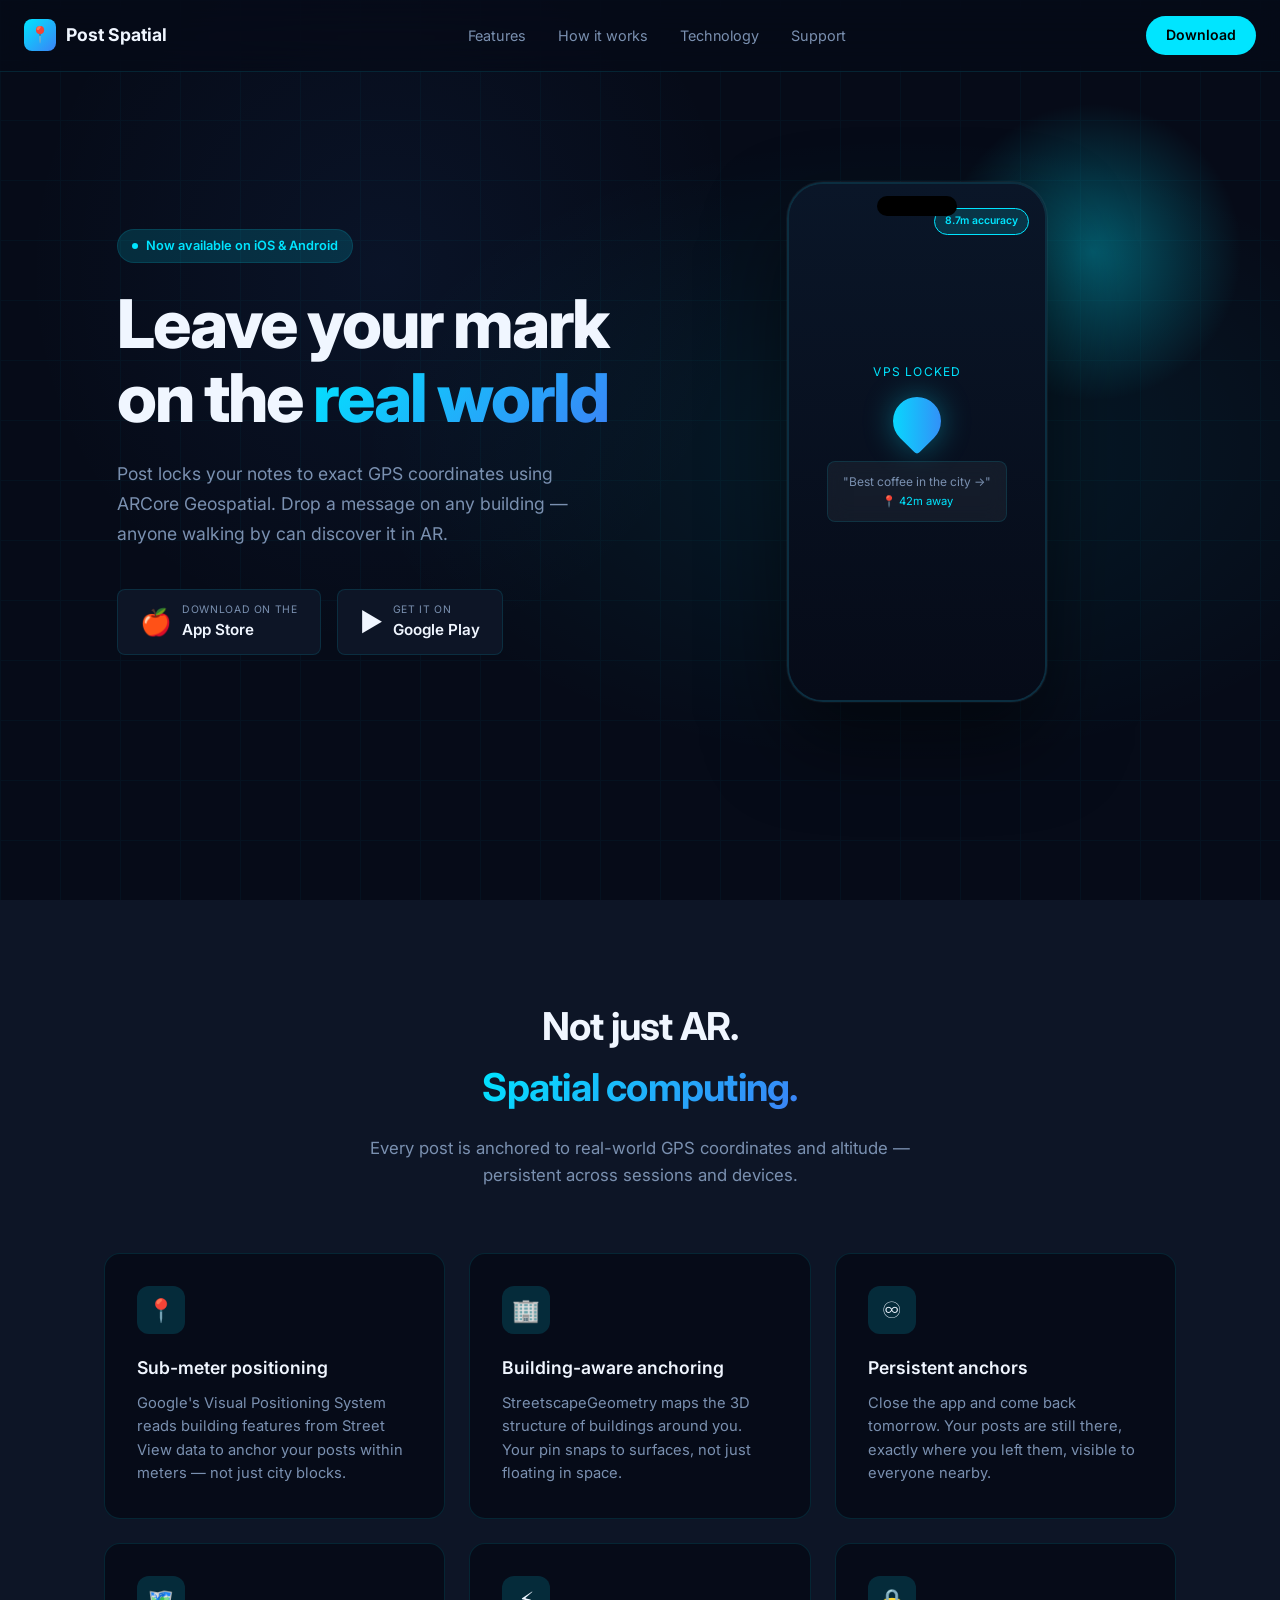
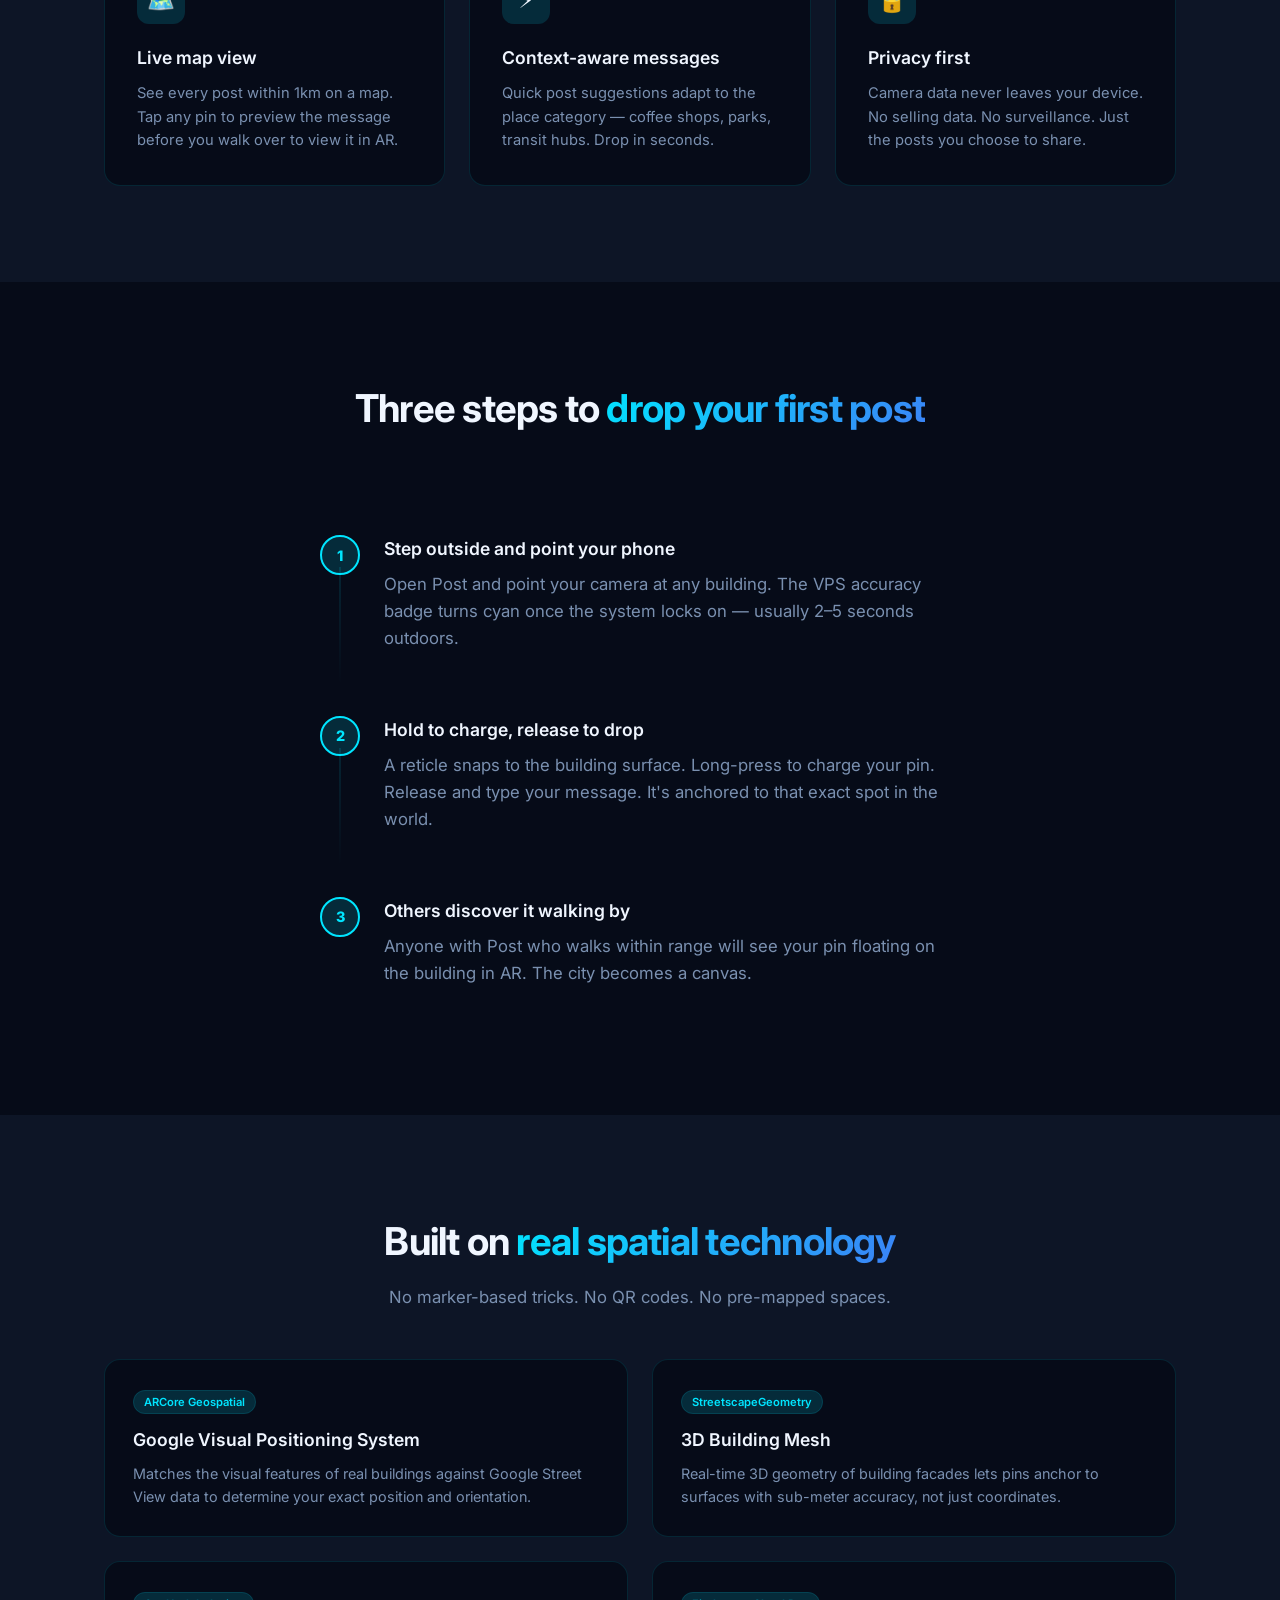
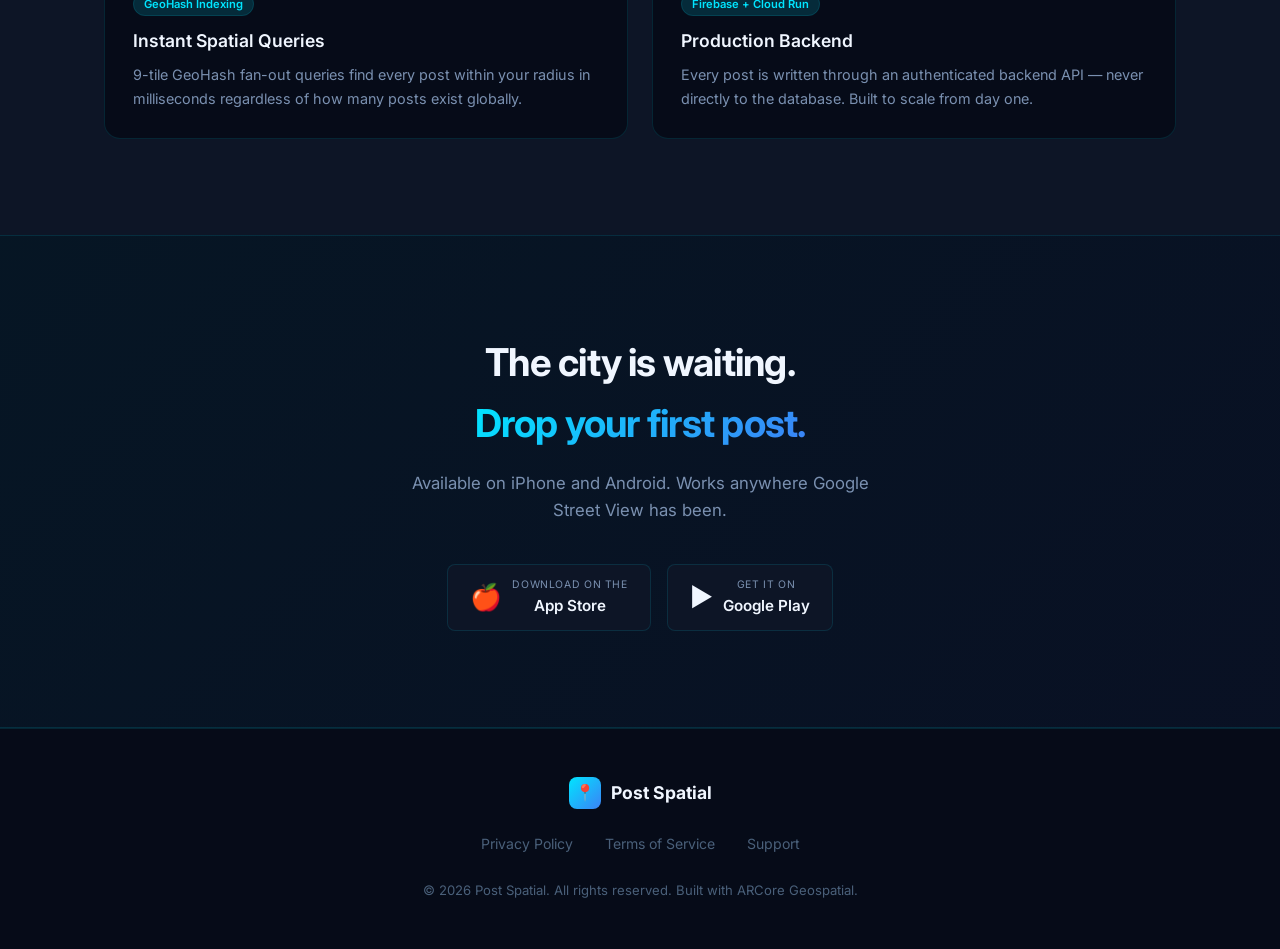
==== website/index.html @ 949eff58 "feat: add Firebase Hosting with landing page, privacy, terms & support website/: - index.html: Premi" ====
<!DOCTYPE html>
<html lang="en">
<head>
  <meta charset="UTF-8" />
  <meta name="viewport" content="width=device-width, initial-scale=1.0" />
  <title>Post Spatial — Leave Your Mark on the Real World</title>
  <meta name="description" content="Drop AR notes onto real buildings. Post uses Google's Visual Positioning System to anchor your messages to exact GPS coordinates — discovered by anyone walking by." />
  <meta property="og:title" content="Post Spatial — Leave Your Mark on the Real World" />
  <meta property="og:description" content="Drop AR notes onto real buildings. Discovered by anyone walking by." />
  <meta property="og:image" content="https://dbomar-post-mvp.web.app/assets/og-image.png" />
  <meta name="twitter:card" content="summary_large_image" />
  <link rel="icon" href="data:image/svg+xml,<svg xmlns='http://www.w3.org/2000/svg' viewBox='0 0 32 32'><rect width='32' height='32' rx='8' fill='%2300e5ff'/><text y='22' x='6' font-size='18'>📍</text></svg>" />
  <link rel="preconnect" href="https://fonts.googleapis.com" />
  <link rel="preconnect" href="https://fonts.gstatic.com" crossorigin />
  <link href="https://fonts.googleapis.com/css2?family=Inter:wght@400;500;600;700;800&display=swap" rel="stylesheet" />
  <link rel="stylesheet" href="css/style.css" />
</head>
<body>

<!-- ── Nav ── -->
<nav>
  <a href="/" class="nav-logo">
    <div class="nav-logo-dot">📍</div>
    <span class="nav-logo-text">Post Spatial</span>
  </a>
  <div class="nav-links">
    <a href="#features">Features</a>
    <a href="#how">How it works</a>
    <a href="#tech">Technology</a>
    <a href="support.html">Support</a>
  </div>
  <a href="#cta" class="nav-cta">Download</a>
</nav>

<!-- ── Hero ── -->
<section id="hero">
  <div class="hero-bg"></div>
  <div class="hero-grid"></div>
  <div class="container">
    <div class="hero-inner">
      <div class="hero-content">
        <div class="hero-badge">Now available on iOS & Android</div>
        <h1 class="hero-title">
          Leave your mark<br />on the <span class="gradient-text">real world</span>
        </h1>
        <p class="hero-desc">
          Post locks your notes to exact GPS coordinates using ARCore Geospatial.
          Drop a message on any building — anyone walking by can discover it in AR.
        </p>
        <div class="hero-actions">
          <a href="https://apps.apple.com/app/post-spatial/id0000000000" id="hero-ios-btn" class="btn-store">
            <span class="store-icon">🍎</span>
            <span class="store-text">
              <span class="store-label">Download on the</span>
              <span class="store-name">App Store</span>
            </span>
          </a>
          <a href="https://play.google.com/store/apps/details?id=com.post.spatial" id="hero-android-btn" class="btn-store">
            <span class="store-icon">▶</span>
            <span class="store-text">
              <span class="store-label">Get it on</span>
              <span class="store-name">Google Play</span>
            </span>
          </a>
        </div>
      </div>
      <div class="hero-visual">
        <div class="phone-glow"></div>
        <div class="phone-frame">
          <div class="phone-notch"></div>
          <div class="phone-screen">
            <div class="phone-ar-text">VPS Locked</div>
            <div class="phone-pin"></div>
            <div class="phone-card">"Best coffee in the city →"<br /><span style="color:#00e5ff;font-size:0.7rem;">📍 42m away</span></div>
          </div>
          <div class="phone-accuracy">8.7m accuracy</div>
        </div>
      </div>
    </div>
  </div>
</section>

<!-- ── Features ── -->
<section id="features">
  <div class="container">
    <div class="features-header">
      <h2>Not just AR.<br /><span class="gradient-text">Spatial computing.</span></h2>
      <p>Every post is anchored to real-world GPS coordinates and altitude — persistent across sessions and devices.</p>
    </div>
    <div class="features-grid">
      <div class="feature-card">
        <div class="feature-icon">📍</div>
        <h3>Sub-meter positioning</h3>
        <p>Google's Visual Positioning System reads building features from Street View data to anchor your posts within meters — not just city blocks.</p>
      </div>
      <div class="feature-card">
        <div class="feature-icon">🏢</div>
        <h3>Building-aware anchoring</h3>
        <p>StreetscapeGeometry maps the 3D structure of buildings around you. Your pin snaps to surfaces, not just floating in space.</p>
      </div>
      <div class="feature-card">
        <div class="feature-icon">♾️</div>
        <h3>Persistent anchors</h3>
        <p>Close the app and come back tomorrow. Your posts are still there, exactly where you left them, visible to everyone nearby.</p>
      </div>
      <div class="feature-card">
        <div class="feature-icon">🗺️</div>
        <h3>Live map view</h3>
        <p>See every post within 1km on a map. Tap any pin to preview the message before you walk over to view it in AR.</p>
      </div>
      <div class="feature-card">
        <div class="feature-icon">⚡</div>
        <h3>Context-aware messages</h3>
        <p>Quick post suggestions adapt to the place category — coffee shops, parks, transit hubs. Drop in seconds.</p>
      </div>
      <div class="feature-card">
        <div class="feature-icon">🔒</div>
        <h3>Privacy first</h3>
        <p>Camera data never leaves your device. No selling data. No surveillance. Just the posts you choose to share.</p>
      </div>
    </div>
  </div>
</section>

<!-- ── How it works ── -->
<section id="how">
  <div class="container">
    <div style="text-align:center;margin-bottom:64px;">
      <h2>Three steps to <span class="gradient-text">drop your first post</span></h2>
    </div>
    <div class="steps">
      <div class="step">
        <div class="step-num">1</div>
        <div>
          <h3>Step outside and point your phone</h3>
          <p>Open Post and point your camera at any building. The VPS accuracy badge turns cyan once the system locks on — usually 2–5 seconds outdoors.</p>
        </div>
      </div>
      <div class="step">
        <div class="step-num">2</div>
        <div>
          <h3>Hold to charge, release to drop</h3>
          <p>A reticle snaps to the building surface. Long-press to charge your pin. Release and type your message. It's anchored to that exact spot in the world.</p>
        </div>
      </div>
      <div class="step">
        <div class="step-num">3</div>
        <div>
          <h3>Others discover it walking by</h3>
          <p>Anyone with Post who walks within range will see your pin floating on the building in AR. The city becomes a canvas.</p>
        </div>
      </div>
    </div>
  </div>
</section>

<!-- ── Tech ── -->
<section id="tech">
  <div class="container">
    <div style="text-align:center;margin-bottom:16px;">
      <h2>Built on <span class="gradient-text">real spatial technology</span></h2>
      <p style="margin-top:12px;">No marker-based tricks. No QR codes. No pre-mapped spaces.</p>
    </div>
    <div class="tech-grid">
      <div class="tech-card">
        <div>
          <span class="tech-badge">ARCore Geospatial</span>
          <h3 style="margin:12px 0 8px;">Google Visual Positioning System</h3>
          <p style="font-size:0.9rem;">Matches the visual features of real buildings against Google Street View data to determine your exact position and orientation.</p>
        </div>
      </div>
      <div class="tech-card">
        <div>
          <span class="tech-badge">StreetscapeGeometry</span>
          <h3 style="margin:12px 0 8px;">3D Building Mesh</h3>
          <p style="font-size:0.9rem;">Real-time 3D geometry of building facades lets pins anchor to surfaces with sub-meter accuracy, not just coordinates.</p>
        </div>
      </div>
      <div class="tech-card">
        <div>
          <span class="tech-badge">GeoHash Indexing</span>
          <h3 style="margin:12px 0 8px;">Instant Spatial Queries</h3>
          <p style="font-size:0.9rem;">9-tile GeoHash fan-out queries find every post within your radius in milliseconds regardless of how many posts exist globally.</p>
        </div>
      </div>
      <div class="tech-card">
        <div>
          <span class="tech-badge">Firebase + Cloud Run</span>
          <h3 style="margin:12px 0 8px;">Production Backend</h3>
          <p style="font-size:0.9rem;">Every post is written through an authenticated backend API — never directly to the database. Built to scale from day one.</p>
        </div>
      </div>
    </div>
  </div>
</section>

<!-- ── CTA ── -->
<section id="cta">
  <div class="container">
    <h2>The city is waiting.<br /><span class="gradient-text">Drop your first post.</span></h2>
    <p>Available on iPhone and Android. Works anywhere Google Street View has been.</p>
    <div class="cta-buttons">
      <a href="https://apps.apple.com/app/post-spatial/id0000000000" id="cta-ios-btn" class="btn-store">
        <span class="store-icon">🍎</span>
        <span class="store-text">
          <span class="store-label">Download on the</span>
          <span class="store-name">App Store</span>
        </span>
      </a>
      <a href="https://play.google.com/store/apps/details?id=com.post.spatial" id="cta-android-btn" class="btn-store">
        <span class="store-icon">▶</span>
        <span class="store-text">
          <span class="store-label">Get it on</span>
          <span class="store-name">Google Play</span>
        </span>
      </a>
    </div>
  </div>
</section>

<!-- ── Footer ── -->
<footer>
  <a href="/" class="nav-logo">
    <div class="nav-logo-dot">📍</div>
    <span class="nav-logo-text">Post Spatial</span>
  </a>
  <div class="footer-links">
    <a href="privacy.html">Privacy Policy</a>
    <a href="terms.html">Terms of Service</a>
    <a href="support.html">Support</a>
  </div>
  <p class="footer-copy">© 2026 Post Spatial. All rights reserved. Built with ARCore Geospatial.</p>
</footer>

</body>
</html>
---- website/css/style.css ----
:root {
  --bg: #060b18;
  --surface: #0d1526;
  --surface2: #141f35;
  --border: rgba(0, 229, 255, 0.12);
  --cyan: #00e5ff;
  --cyan-dim: rgba(0, 229, 255, 0.15);
  --cyan-glow: rgba(0, 229, 255, 0.35);
  --blue: #3b82f6;
  --text: #f0f6ff;
  --text-muted: #7a90b0;
  --text-dim: #4a607a;
  --radius: 16px;
  --radius-sm: 8px;
}

*, *::before, *::after { box-sizing: border-box; margin: 0; padding: 0; }

html { scroll-behavior: smooth; }

body {
  font-family: 'Inter', 'SF Pro Display', system-ui, sans-serif;
  background: var(--bg);
  color: var(--text);
  line-height: 1.6;
  overflow-x: hidden;
}

/* ── Typography ── */
h1 { font-size: clamp(2.4rem, 6vw, 4.2rem); font-weight: 800; letter-spacing: -0.03em; line-height: 1.1; }
h2 { font-size: clamp(1.6rem, 4vw, 2.4rem); font-weight: 700; letter-spacing: -0.02em; }
h3 { font-size: 1.1rem; font-weight: 600; }
p  { color: var(--text-muted); font-size: 1.05rem; }

.gradient-text {
  background: linear-gradient(135deg, var(--cyan) 0%, var(--blue) 100%);
  -webkit-background-clip: text;
  -webkit-text-fill-color: transparent;
  background-clip: text;
}

/* ── Layout ── */
.container { max-width: 1120px; margin: 0 auto; padding: 0 24px; }
section { padding: 96px 0; }

/* ── Nav ── */
nav {
  position: fixed; top: 0; left: 0; right: 0; z-index: 100;
  padding: 16px 24px;
  display: flex; align-items: center; justify-content: space-between;
  background: rgba(6, 11, 24, 0.7);
  backdrop-filter: blur(20px);
  -webkit-backdrop-filter: blur(20px);
  border-bottom: 1px solid var(--border);
}
.nav-logo { display: flex; align-items: center; gap: 10px; text-decoration: none; }
.nav-logo-dot {
  width: 32px; height: 32px; border-radius: 8px;
  background: linear-gradient(135deg, var(--cyan), var(--blue));
  display: flex; align-items: center; justify-content: center;
  font-size: 16px;
}
.nav-logo-text { font-weight: 700; font-size: 1.1rem; color: var(--text); }
.nav-links { display: flex; align-items: center; gap: 32px; }
.nav-links a { color: var(--text-muted); text-decoration: none; font-size: 0.9rem; transition: color 0.2s; }
.nav-links a:hover { color: var(--text); }
.nav-cta {
  background: var(--cyan); color: #000; padding: 8px 20px;
  border-radius: 999px; font-weight: 600; font-size: 0.88rem;
  text-decoration: none; transition: opacity 0.2s;
}
.nav-cta:hover { opacity: 0.85; }

/* ── Hero ── */
#hero {
  min-height: 100vh;
  display: flex; align-items: center;
  padding-top: 80px;
  position: relative;
  overflow: hidden;
}
.hero-bg {
  position: absolute; inset: 0;
  background:
    radial-gradient(ellipse 60% 50% at 70% 50%, rgba(0, 229, 255, 0.08) 0%, transparent 70%),
    radial-gradient(ellipse 40% 60% at 30% 30%, rgba(59, 130, 246, 0.07) 0%, transparent 70%);
}
.hero-grid {
  position: absolute; inset: 0; opacity: 0.03;
  background-image:
    linear-gradient(var(--cyan) 1px, transparent 1px),
    linear-gradient(90deg, var(--cyan) 1px, transparent 1px);
  background-size: 60px 60px;
}
.hero-inner {
  position: relative; z-index: 2;
  display: grid; grid-template-columns: 1fr 1fr; gap: 64px; align-items: center;
}
.hero-badge {
  display: inline-flex; align-items: center; gap: 8px;
  background: var(--cyan-dim); border: 1px solid var(--border);
  padding: 6px 14px; border-radius: 999px; margin-bottom: 24px;
  font-size: 0.8rem; color: var(--cyan); font-weight: 600;
}
.hero-badge::before { content: ''; width: 6px; height: 6px; border-radius: 50%; background: var(--cyan); animation: pulse 2s infinite; }
@keyframes pulse { 0%, 100% { opacity: 1; } 50% { opacity: 0.4; } }
.hero-title { margin-bottom: 24px; }
.hero-desc { font-size: 1.1rem; max-width: 480px; margin-bottom: 40px; line-height: 1.7; }
.hero-actions { display: flex; gap: 16px; flex-wrap: wrap; align-items: center; }
.btn-store {
  display: flex; align-items: center; gap: 10px;
  background: var(--surface); border: 1px solid var(--border);
  padding: 12px 22px; border-radius: var(--radius-sm);
  text-decoration: none; color: var(--text);
  transition: border-color 0.2s, transform 0.2s;
}
.btn-store:hover { border-color: var(--cyan); transform: translateY(-2px); }
.btn-store .store-icon { font-size: 1.6rem; }
.btn-store .store-text { display: flex; flex-direction: column; }
.btn-store .store-label { font-size: 0.65rem; color: var(--text-muted); text-transform: uppercase; letter-spacing: 0.06em; }
.btn-store .store-name { font-size: 0.95rem; font-weight: 600; }

/* Hero phone mockup */
.hero-visual { position: relative; display: flex; justify-content: center; }
.phone-frame {
  width: 260px; height: 520px;
  background: var(--surface); border-radius: 36px;
  border: 2px solid var(--border);
  position: relative; overflow: hidden;
  box-shadow: 0 40px 80px rgba(0,0,0,0.5), 0 0 0 1px rgba(255,255,255,0.05);
}
.phone-screen {
  position: absolute; inset: 0;
  background: linear-gradient(180deg, #0a1628 0%, #060b18 100%);
  display: flex; flex-direction: column; align-items: center; justify-content: center;
  gap: 16px;
}
.phone-ar-text { font-size: 0.75rem; color: var(--cyan); letter-spacing: 0.1em; text-transform: uppercase; }
.phone-pin {
  width: 48px; height: 48px; border-radius: 50% 50% 50% 4px;
  background: linear-gradient(135deg, var(--cyan), var(--blue));
  transform: rotate(-45deg);
  box-shadow: 0 0 30px var(--cyan-glow);
  animation: float 3s ease-in-out infinite;
}
@keyframes float { 0%, 100% { transform: rotate(-45deg) translateY(0); } 50% { transform: rotate(-45deg) translateY(-10px); } }
.phone-card {
  background: rgba(255,255,255,0.05); backdrop-filter: blur(10px);
  border: 1px solid var(--border); border-radius: var(--radius-sm);
  padding: 10px 14px; font-size: 0.75rem; color: var(--text-muted);
  width: 180px; text-align: center;
}
.phone-accuracy {
  position: absolute; top: 24px; right: 16px;
  background: rgba(0,229,255,0.15); border: 1px solid var(--cyan);
  border-radius: 999px; padding: 4px 10px;
  font-size: 0.65rem; color: var(--cyan); font-weight: 600;
}
.phone-notch {
  position: absolute; top: 12px; left: 50%; transform: translateX(-50%);
  width: 80px; height: 20px; background: #000; border-radius: 999px; z-index: 2;
}
.phone-glow {
  position: absolute; top: -80px; right: -80px;
  width: 300px; height: 300px;
  border-radius: 50%;
  background: radial-gradient(var(--cyan-glow), transparent 70%);
  pointer-events: none;
}

/* ── Features ── */
#features { background: var(--surface); }
.features-header { text-align: center; margin-bottom: 64px; }
.features-header p { max-width: 560px; margin: 16px auto 0; }
.features-grid { display: grid; grid-template-columns: repeat(3, 1fr); gap: 24px; }
.feature-card {
  background: var(--bg); border: 1px solid var(--border); border-radius: var(--radius);
  padding: 32px; transition: border-color 0.3s, transform 0.3s;
}
.feature-card:hover { border-color: var(--cyan); transform: translateY(-4px); }
.feature-icon {
  width: 48px; height: 48px; border-radius: 12px;
  background: var(--cyan-dim); display: flex; align-items: center; justify-content: center;
  font-size: 1.4rem; margin-bottom: 20px;
}
.feature-card h3 { margin-bottom: 10px; }
.feature-card p { font-size: 0.92rem; }

/* ── How it works ── */
.steps { display: flex; flex-direction: column; gap: 0; max-width: 640px; margin: 0 auto; }
.step { display: flex; gap: 24px; padding: 32px 0; position: relative; }
.step:not(:last-child)::after {
  content: ''; position: absolute; left: 19px; top: 64px; bottom: 0;
  width: 2px; background: linear-gradient(var(--border), transparent);
}
.step-num {
  flex-shrink: 0; width: 40px; height: 40px; border-radius: 50%;
  background: var(--cyan-dim); border: 2px solid var(--cyan);
  display: flex; align-items: center; justify-content: center;
  font-weight: 800; font-size: 0.9rem; color: var(--cyan);
}
.step h3 { margin-bottom: 8px; }

/* ── Tech ── */
#tech { background: var(--surface); }
.tech-grid { display: grid; grid-template-columns: repeat(2, 1fr); gap: 24px; margin-top: 48px; }
.tech-card {
  background: var(--bg); border: 1px solid var(--border); border-radius: var(--radius);
  padding: 28px; display: flex; gap: 16px; align-items: flex-start;
}
.tech-badge {
  flex-shrink: 0; padding: 4px 10px; border-radius: 999px;
  background: var(--cyan-dim); border: 1px solid var(--border);
  font-size: 0.7rem; color: var(--cyan); font-weight: 600; white-space: nowrap;
}

/* ── CTA ── */
#cta {
  text-align: center;
  background: linear-gradient(135deg, rgba(0,229,255,0.05) 0%, rgba(59,130,246,0.05) 100%);
  border-top: 1px solid var(--border); border-bottom: 1px solid var(--border);
}
#cta h2 { margin-bottom: 16px; }
#cta p { margin-bottom: 40px; max-width: 480px; margin-left: auto; margin-right: auto; }
.cta-buttons { display: flex; gap: 16px; justify-content: center; flex-wrap: wrap; }

/* ── Footer ── */
footer {
  padding: 48px 0; border-top: 1px solid var(--border);
  display: flex; flex-direction: column; align-items: center; gap: 24px;
}
.footer-links { display: flex; gap: 32px; }
.footer-links a { color: var(--text-dim); text-decoration: none; font-size: 0.88rem; transition: color 0.2s; }
.footer-links a:hover { color: var(--text-muted); }
.footer-copy { color: var(--text-dim); font-size: 0.82rem; }

/* ── Inner pages (Privacy / Terms / Support) ── */
.inner-page { padding: 140px 0 96px; min-height: 100vh; }
.inner-page h1 { margin-bottom: 8px; font-size: clamp(1.8rem, 4vw, 2.8rem); }
.inner-page .updated { color: var(--text-dim); font-size: 0.85rem; margin-bottom: 48px; }
.prose { max-width: 720px; }
.prose h2 { font-size: 1.3rem; margin: 40px 0 12px; color: var(--text); }
.prose p, .prose li { color: var(--text-muted); font-size: 0.97rem; line-height: 1.8; }
.prose ul { padding-left: 20px; margin: 12px 0; }
.prose li { margin: 6px 0; }
.prose a { color: var(--cyan); text-decoration: none; }
.prose a:hover { text-decoration: underline; }

/* ── Responsive ── */
@media (max-width: 900px) {
  .hero-inner { grid-template-columns: 1fr; text-align: center; }
  .hero-visual { display: none; }
  .hero-desc { margin-left: auto; margin-right: auto; }
  .hero-actions { justify-content: center; }
  .features-grid { grid-template-columns: 1fr; }
  .tech-grid { grid-template-columns: 1fr; }
  .nav-links { display: none; }
}
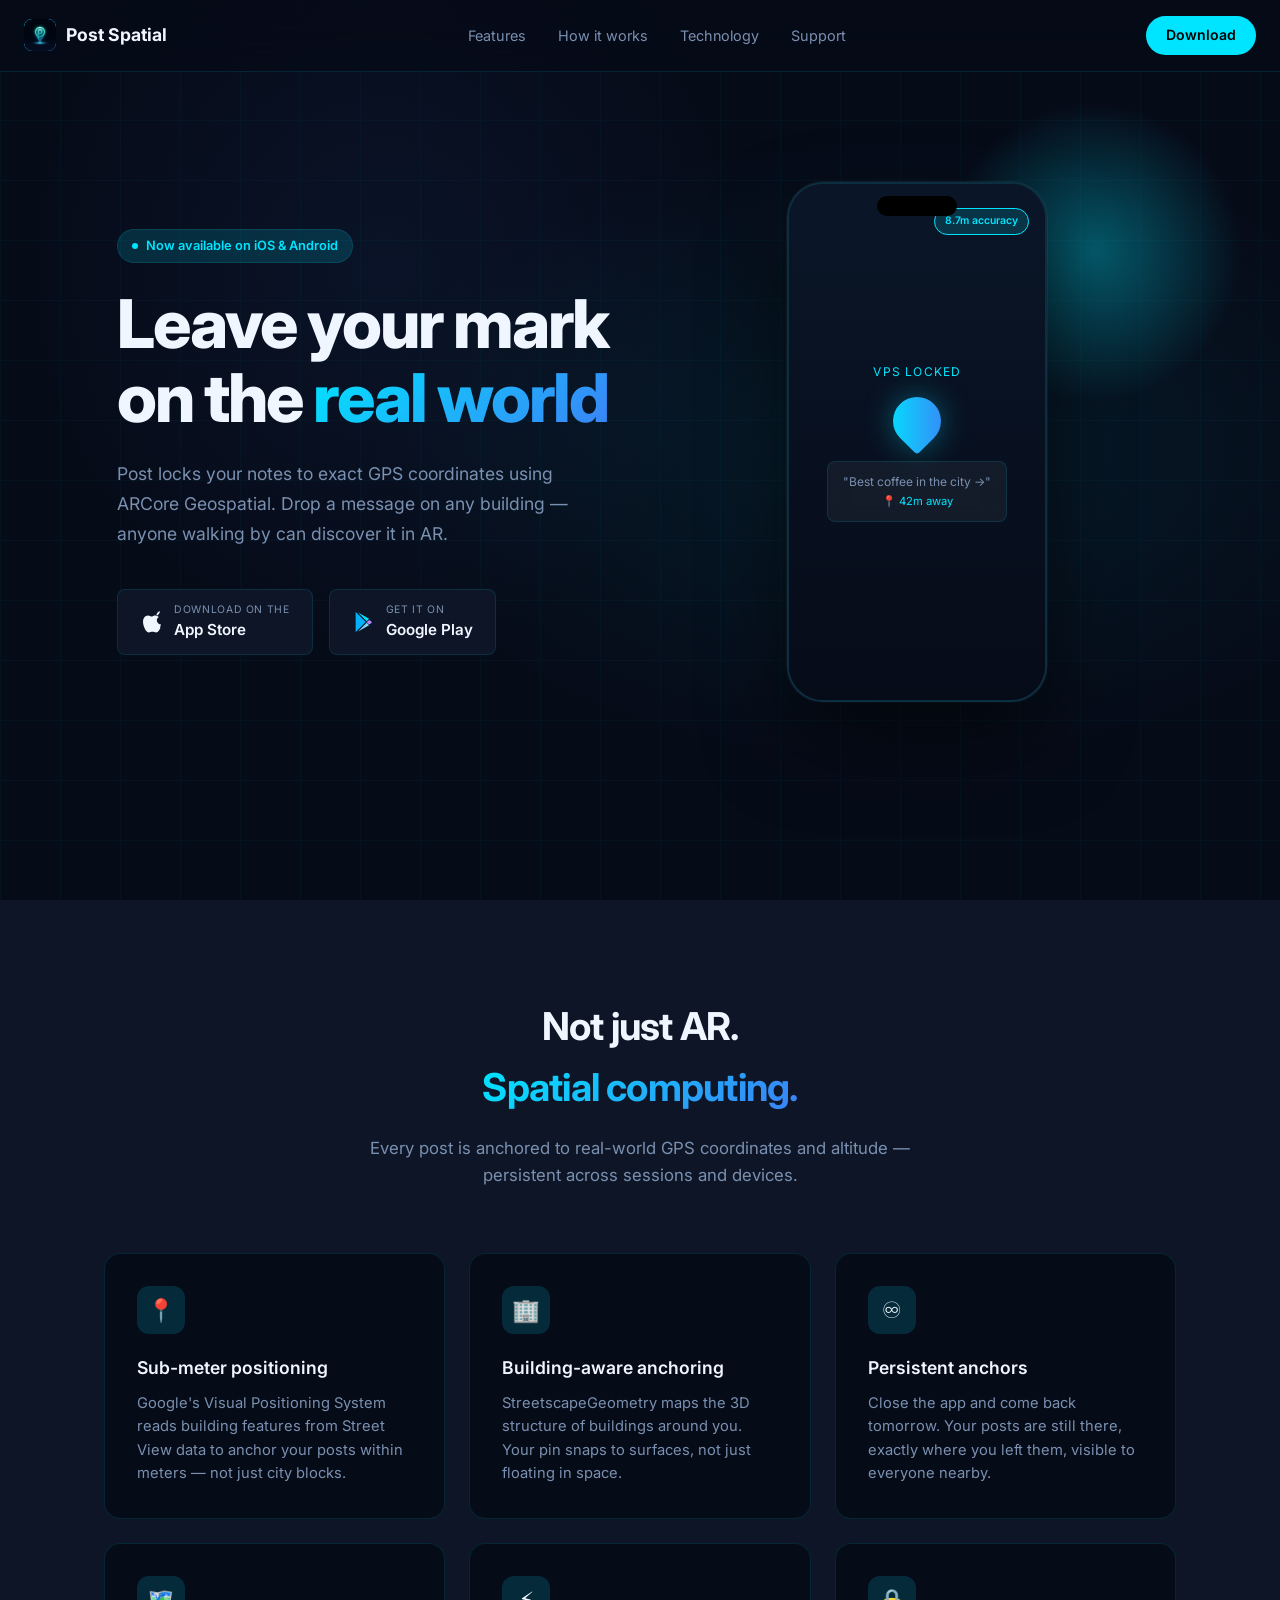
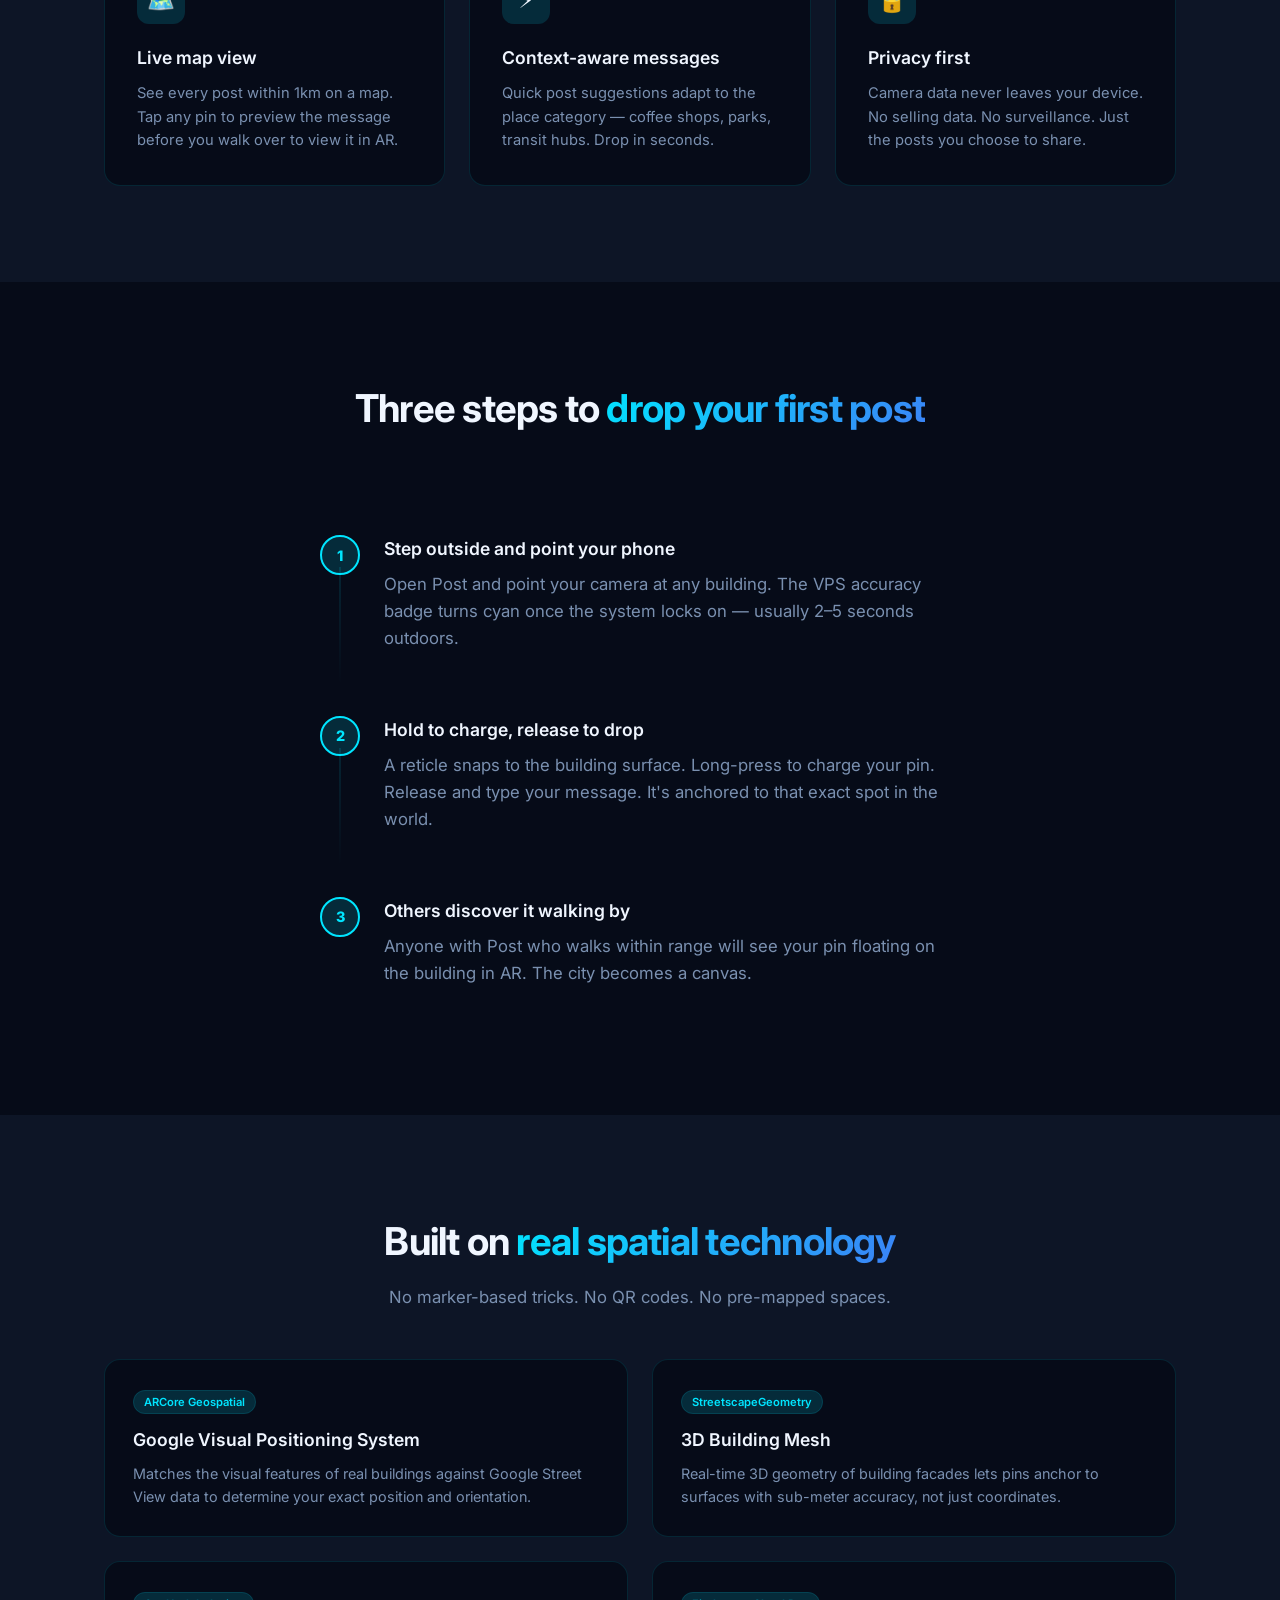
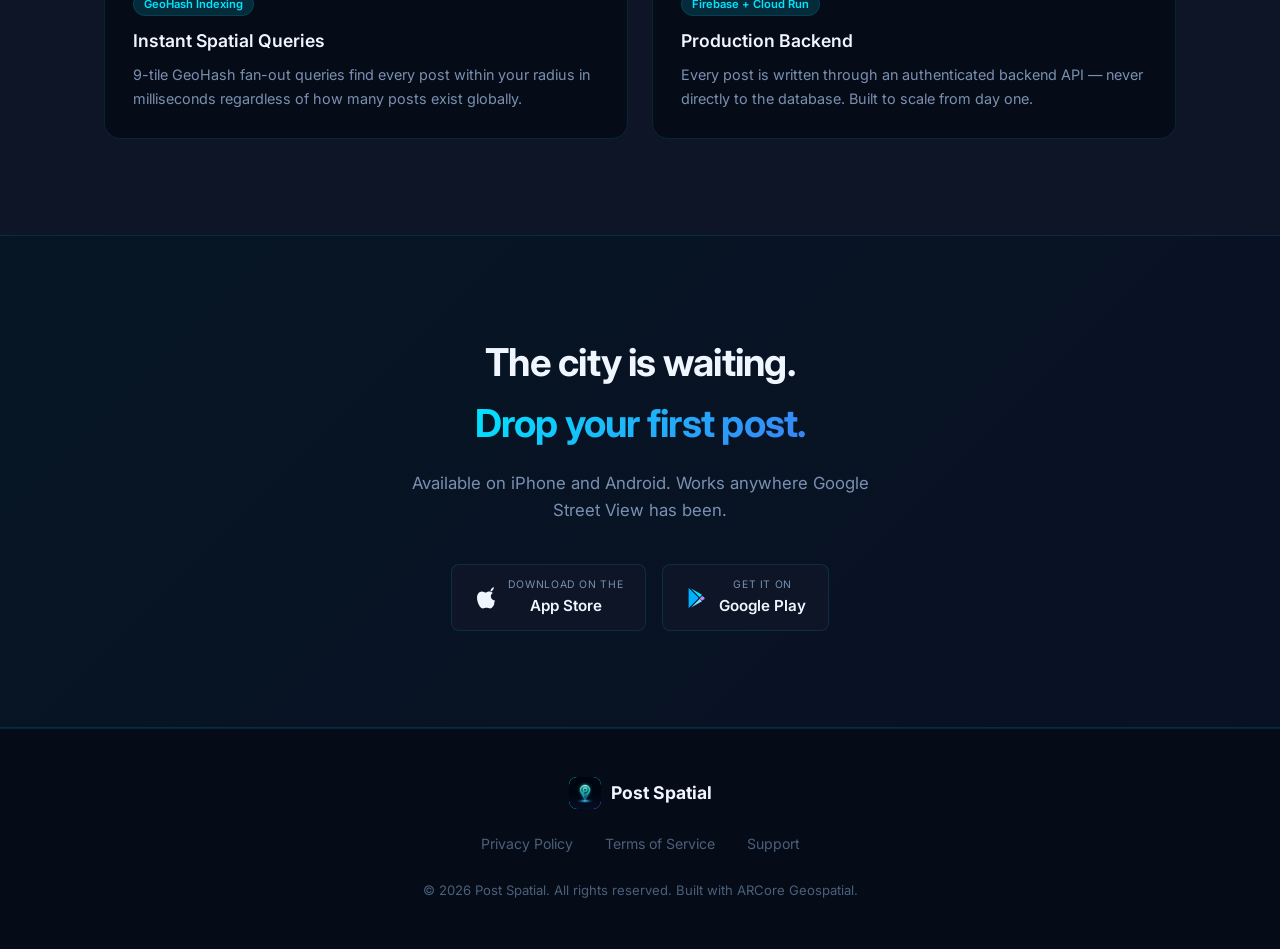
==== commit 4bed8bdb: "feat(website): elevate UI/UX with SVG badges, brand icons, and desktop scannable QR" ====
--- a/website/index.html
+++ b/website/index.html
@@ -9,7 +9,7 @@
   <meta property="og:description" content="Drop AR notes onto real buildings. Discovered by anyone walking by." />
   <meta property="og:image" content="https://dbomar-post-mvp.web.app/assets/og-image.png" />
   <meta name="twitter:card" content="summary_large_image" />
-  <link rel="icon" href="data:image/svg+xml,<svg xmlns='http://www.w3.org/2000/svg' viewBox='0 0 32 32'><rect width='32' height='32' rx='8' fill='%2300e5ff'/><text y='22' x='6' font-size='18'>📍</text></svg>" />
+  <link rel="icon" href="assets/post_icon.png" />
   <link rel="preconnect" href="https://fonts.googleapis.com" />
   <link rel="preconnect" href="https://fonts.gstatic.com" crossorigin />
   <link href="https://fonts.googleapis.com/css2?family=Inter:wght@400;500;600;700;800&display=swap" rel="stylesheet" />
@@ -20,7 +20,9 @@
 <!-- ── Nav ── -->
 <nav>
   <a href="/" class="nav-logo">
-    <div class="nav-logo-dot">📍</div>
+    <div class="nav-logo-dot">
+      <img src="assets/post_icon.png" alt="Post Spatial Logo" style="width:100%;height:100%;object-fit:cover;border-radius:8px;display:block;" />
+    </div>
     <span class="nav-logo-text">Post Spatial</span>
   </a>
   <div class="nav-links">
@@ -48,15 +50,26 @@
           Drop a message on any building — anyone walking by can discover it in AR.
         </p>
         <div class="hero-actions">
-          <a href="https://apps.apple.com/app/post-spatial/id0000000000" id="hero-ios-btn" class="btn-store">
-            <span class="store-icon">🍎</span>
+          <a href="https://apps.apple.com/app/post-spatial/id6760303644" id="hero-ios-btn" class="btn-store">
+            <span class="store-icon">
+              <svg width="22" height="22" viewBox="0 0 170 170" fill="currentColor">
+                <path d="M150.37 130.25c-2.45 5.66-5.35 10.87-8.71 15.66-4.58 6.53-8.33 11.05-11.22 13.56-4.48 4.12-9.28 6.23-14.42 6.35-3.69 0-8.14-1.05-13.32-3.18-5.19-2.12-9.97-3.17-14.34-3.17-4.58 0-9.49 1.05-14.75 3.17-5.26 2.13-9.5 3.24-12.74 3.35-4.35.13-9.16-1.9-14.42-6.08-3.7-3.04-7.6-7.7-11.71-13.98-5.74-8.81-10.37-18.9-13.88-30.27-3.51-11.37-5.27-22.06-5.27-32.08 0-14.28 3.6-26.04 10.8-35.29 7.2-9.24 16.32-13.98 27.35-14.2 4.69 0 10.02 1.34 16 4.02 5.99 2.68 9.94 4.08 11.87 4.2 2.22-.24 6.34-1.63 12.37-4.17 6.03-2.54 11.28-3.74 15.75-3.6 11.71.55 21.05 4.67 28.02 12.37-10.42 6.35-15.52 15.11-15.3 26.29.22 8.71 3.51 16.03 9.87 21.96 6.35 5.92 13.92 9.24 22.71 9.94-2.22 6.64-4.89 13.2-8.02 19.68zM119.22 33.15c0-6.9 2.45-13.43 7.35-19.6C131.47 7.37 137.6 2.7 144.97.1c.88 5.76-.11 11.76-2.98 18-2.87 6.23-7.23 11.05-13.08 14.47-.98.54-2.07.98-3.27 1.3-1.2.33-2.34.54-3.41.65-.65-.43-.99-1.2-.99-1.37z"/>
+              </svg>
+            </span>
             <span class="store-text">
               <span class="store-label">Download on the</span>
               <span class="store-name">App Store</span>
             </span>
           </a>
           <a href="https://play.google.com/store/apps/details?id=com.post.spatial" id="hero-android-btn" class="btn-store">
-            <span class="store-icon">▶</span>
+            <span class="store-icon">
+              <svg width="20" height="20" viewBox="0 0 512 512" fill="none">
+                <path d="M325.3 234.3L104.6 13l280.8 161.2-60.1 59.9.0-.1z" fill="#00E5FF"/>
+                <path d="M47 0C44 2.8 42.2 6.9 42.2 12.1v487.8c0 5.2 1.8 9.3 4.8 12.1l255.3-256L47 0z" fill="#00B0FF"/>
+                <path d="M325.3 277.7l60.1 59.9L104.6 499l220.7-221.3z" fill="#80D8FF"/>
+                <path d="M441 234.3l-55.6-32.2-60.1 59.9 60.1 59.9 55.6-32.2c16-9.2 16-24.2 0-33.4z" fill="#B388FF"/>
+              </svg>
+            </span>
             <span class="store-text">
               <span class="store-label">Get it on</span>
               <span class="store-name">Google Play</span>
@@ -200,15 +213,26 @@
     <h2>The city is waiting.<br /><span class="gradient-text">Drop your first post.</span></h2>
     <p>Available on iPhone and Android. Works anywhere Google Street View has been.</p>
     <div class="cta-buttons">
-      <a href="https://apps.apple.com/app/post-spatial/id0000000000" id="cta-ios-btn" class="btn-store">
-        <span class="store-icon">🍎</span>
+      <a href="https://apps.apple.com/app/post-spatial/id6760303644" id="cta-ios-btn" class="btn-store">
+        <span class="store-icon">
+          <svg width="22" height="22" viewBox="0 0 170 170" fill="currentColor">
+            <path d="M150.37 130.25c-2.45 5.66-5.35 10.87-8.71 15.66-4.58 6.53-8.33 11.05-11.22 13.56-4.48 4.12-9.28 6.23-14.42 6.35-3.69 0-8.14-1.05-13.32-3.18-5.19-2.12-9.97-3.17-14.34-3.17-4.58 0-9.49 1.05-14.75 3.17-5.26 2.13-9.5 3.24-12.74 3.35-4.35.13-9.16-1.9-14.42-6.08-3.7-3.04-7.6-7.7-11.71-13.98-5.74-8.81-10.37-18.9-13.88-30.27-3.51-11.37-5.27-22.06-5.27-32.08 0-14.28 3.6-26.04 10.8-35.29 7.2-9.24 16.32-13.98 27.35-14.2 4.69 0 10.02 1.34 16 4.02 5.99 2.68 9.94 4.08 11.87 4.2 2.22-.24 6.34-1.63 12.37-4.17 6.03-2.54 11.28-3.74 15.75-3.6 11.71.55 21.05 4.67 28.02 12.37-10.42 6.35-15.52 15.11-15.3 26.29.22 8.71 3.51 16.03 9.87 21.96 6.35 5.92 13.92 9.24 22.71 9.94-2.22 6.64-4.89 13.2-8.02 19.68zM119.22 33.15c0-6.9 2.45-13.43 7.35-19.6C131.47 7.37 137.6 2.7 144.97.1c.88 5.76-.11 11.76-2.98 18-2.87 6.23-7.23 11.05-13.08 14.47-.98.54-2.07.98-3.27 1.3-1.2.33-2.34.54-3.41.65-.65-.43-.99-1.2-.99-1.37z"/>
+          </svg>
+        </span>
         <span class="store-text">
           <span class="store-label">Download on the</span>
           <span class="store-name">App Store</span>
         </span>
       </a>
       <a href="https://play.google.com/store/apps/details?id=com.post.spatial" id="cta-android-btn" class="btn-store">
-        <span class="store-icon">▶</span>
+        <span class="store-icon">
+          <svg width="20" height="20" viewBox="0 0 512 512" fill="none">
+            <path d="M325.3 234.3L104.6 13l280.8 161.2-60.1 59.9.0-.1z" fill="#00E5FF"/>
+            <path d="M47 0C44 2.8 42.2 6.9 42.2 12.1v487.8c0 5.2 1.8 9.3 4.8 12.1l255.3-256L47 0z" fill="#00B0FF"/>
+            <path d="M325.3 277.7l60.1 59.9L104.6 499l220.7-221.3z" fill="#80D8FF"/>
+            <path d="M441 234.3l-55.6-32.2-60.1 59.9 60.1 59.9 55.6-32.2c16-9.2 16-24.2 0-33.4z" fill="#B388FF"/>
+          </svg>
+        </span>
         <span class="store-text">
           <span class="store-label">Get it on</span>
           <span class="store-name">Google Play</span>
@@ -221,7 +245,9 @@
 <!-- ── Footer ── -->
 <footer>
   <a href="/" class="nav-logo">
-    <div class="nav-logo-dot">📍</div>
+    <div class="nav-logo-dot">
+      <img src="assets/post_icon.png" alt="Post Spatial Logo" style="width:100%;height:100%;object-fit:cover;border-radius:8px;display:block;" />
+    </div>
     <span class="nav-logo-text">Post Spatial</span>
   </a>
   <div class="footer-links">
--- a/website/css/style.css
+++ b/website/css/style.css
@@ -58,7 +58,7 @@
   width: 32px; height: 32px; border-radius: 8px;
   background: linear-gradient(135deg, var(--cyan), var(--blue));
   display: flex; align-items: center; justify-content: center;
-  font-size: 16px;
+  overflow: hidden;
 }
 .nav-logo-text { font-weight: 700; font-size: 1.1rem; color: var(--text); }
 .nav-links { display: flex; align-items: center; gap: 32px; }
@@ -115,7 +115,17 @@
   transition: border-color 0.2s, transform 0.2s;
 }
 .btn-store:hover { border-color: var(--cyan); transform: translateY(-2px); }
-.btn-store .store-icon { font-size: 1.6rem; }
+.btn-store .store-icon {
+  display: flex;
+  align-items: center;
+  justify-content: center;
+  width: 24px;
+  height: 24px;
+  flex-shrink: 0;
+}
+.btn-store .store-icon svg {
+  display: block;
+}
 .btn-store .store-text { display: flex; flex-direction: column; }
 .btn-store .store-label { font-size: 0.65rem; color: var(--text-muted); text-transform: uppercase; letter-spacing: 0.06em; }
 .btn-store .store-name { font-size: 0.95rem; font-weight: 600; }
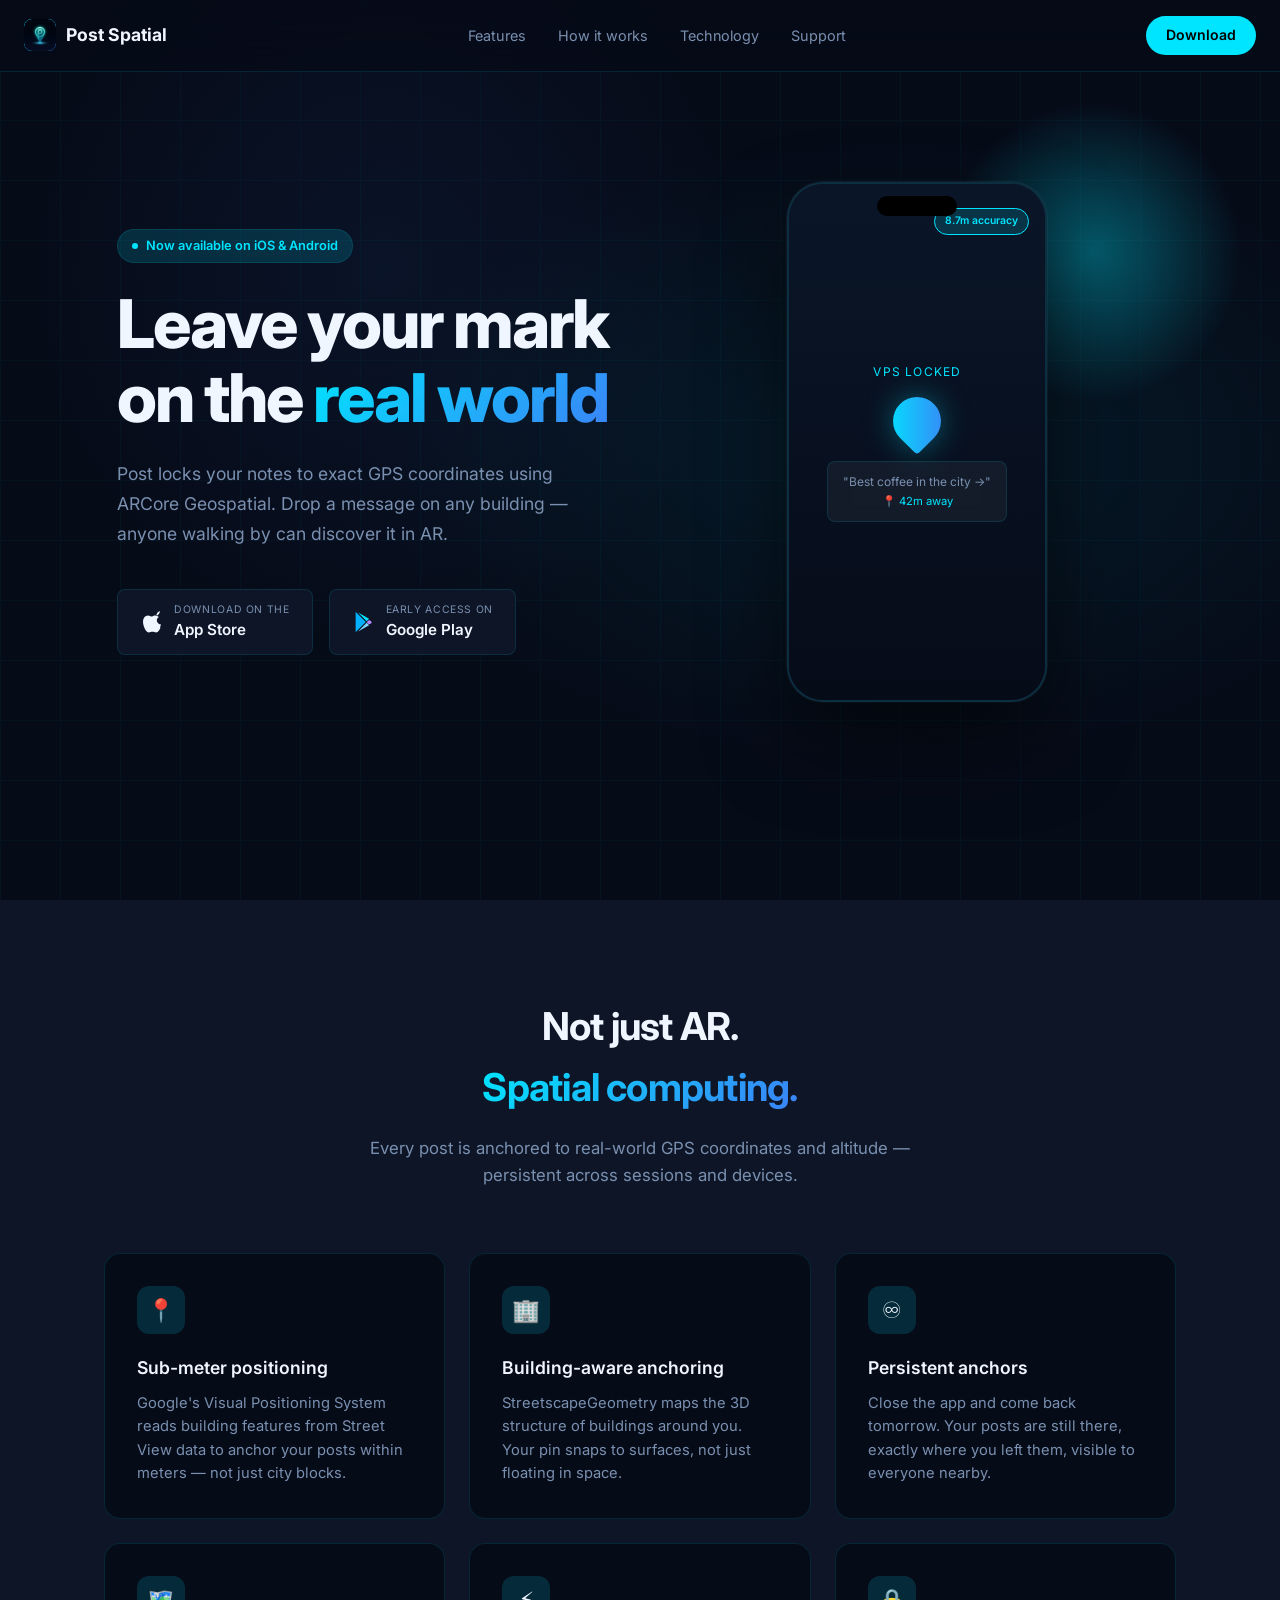
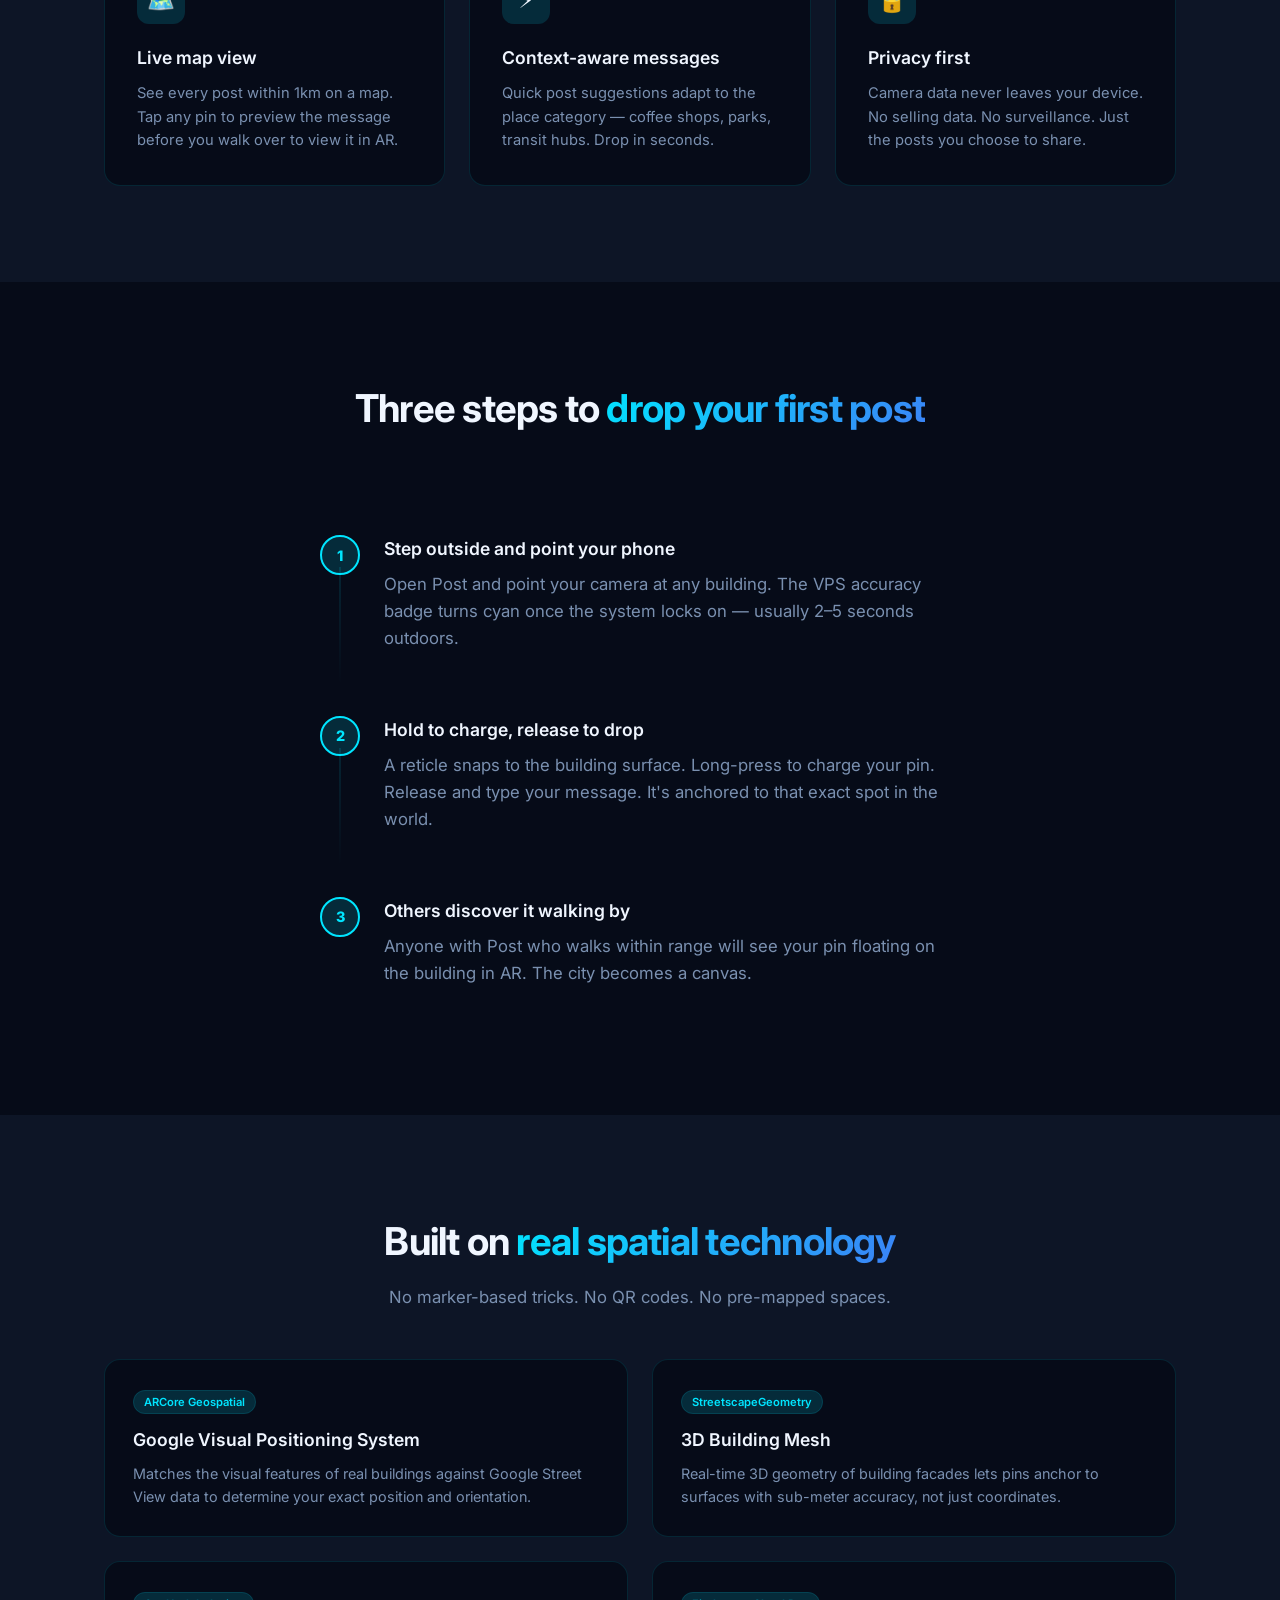
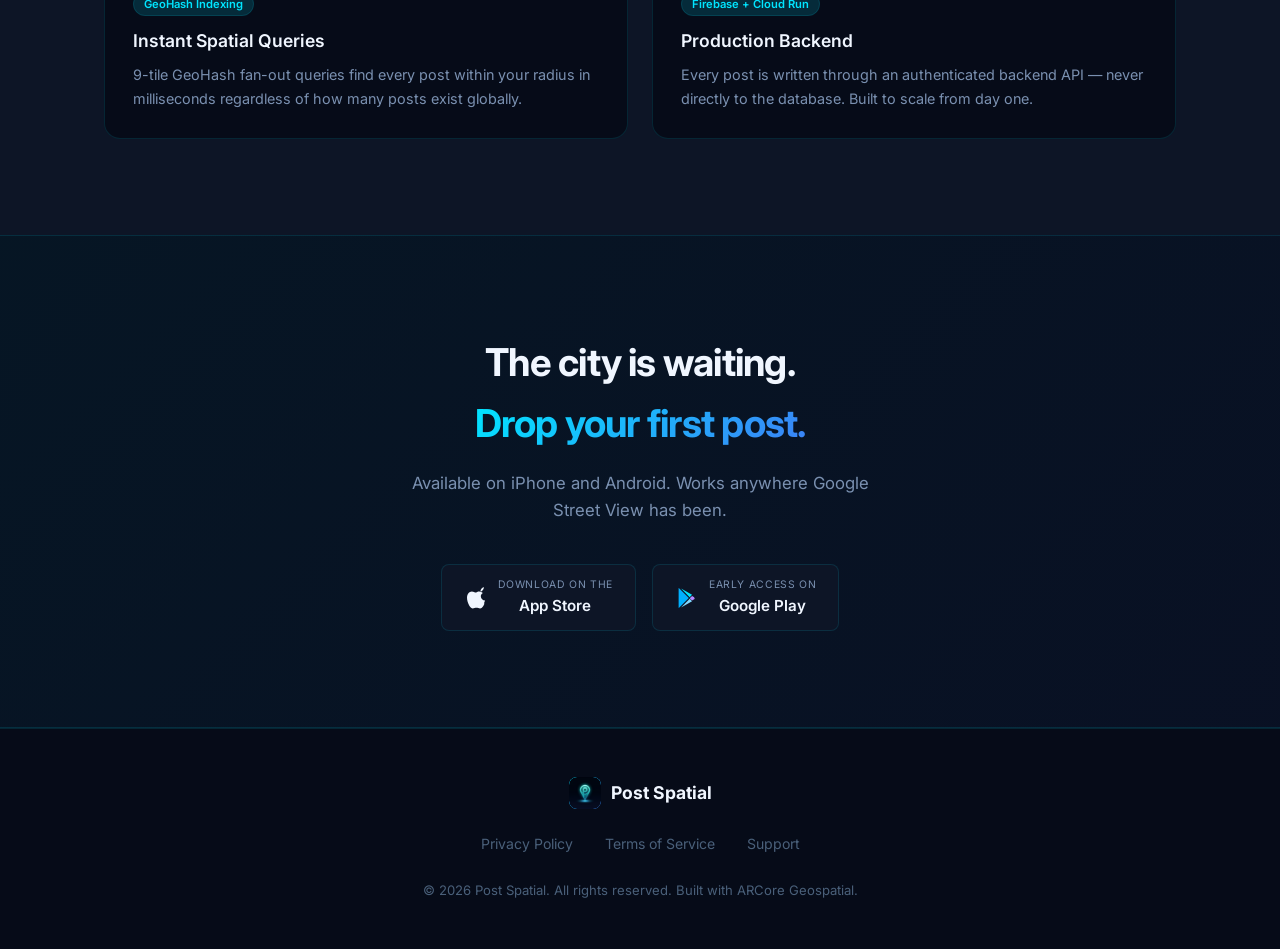
==== commit be5cd479: "feat(website): handle Android early access gracefully without 404" ====
--- a/website/index.html
+++ b/website/index.html
@@ -61,7 +61,7 @@
               <span class="store-name">App Store</span>
             </span>
           </a>
-          <a href="https://play.google.com/store/apps/details?id=com.post.spatial" id="hero-android-btn" class="btn-store">
+          <a href="https://play.google.com/apps/testing/com.post.spatial" id="hero-android-btn" class="btn-store">
             <span class="store-icon">
               <svg width="20" height="20" viewBox="0 0 512 512" fill="none">
                 <path d="M325.3 234.3L104.6 13l280.8 161.2-60.1 59.9.0-.1z" fill="#00E5FF"/>
@@ -71,7 +71,7 @@
               </svg>
             </span>
             <span class="store-text">
-              <span class="store-label">Get it on</span>
+              <span class="store-label">Early Access on</span>
               <span class="store-name">Google Play</span>
             </span>
           </a>
@@ -224,7 +224,7 @@
           <span class="store-name">App Store</span>
         </span>
       </a>
-      <a href="https://play.google.com/store/apps/details?id=com.post.spatial" id="cta-android-btn" class="btn-store">
+      <a href="https://play.google.com/apps/testing/com.post.spatial" id="cta-android-btn" class="btn-store">
         <span class="store-icon">
           <svg width="20" height="20" viewBox="0 0 512 512" fill="none">
             <path d="M325.3 234.3L104.6 13l280.8 161.2-60.1 59.9.0-.1z" fill="#00E5FF"/>
@@ -234,7 +234,7 @@
           </svg>
         </span>
         <span class="store-text">
-          <span class="store-label">Get it on</span>
+          <span class="store-label">Early Access on</span>
           <span class="store-name">Google Play</span>
         </span>
       </a>
